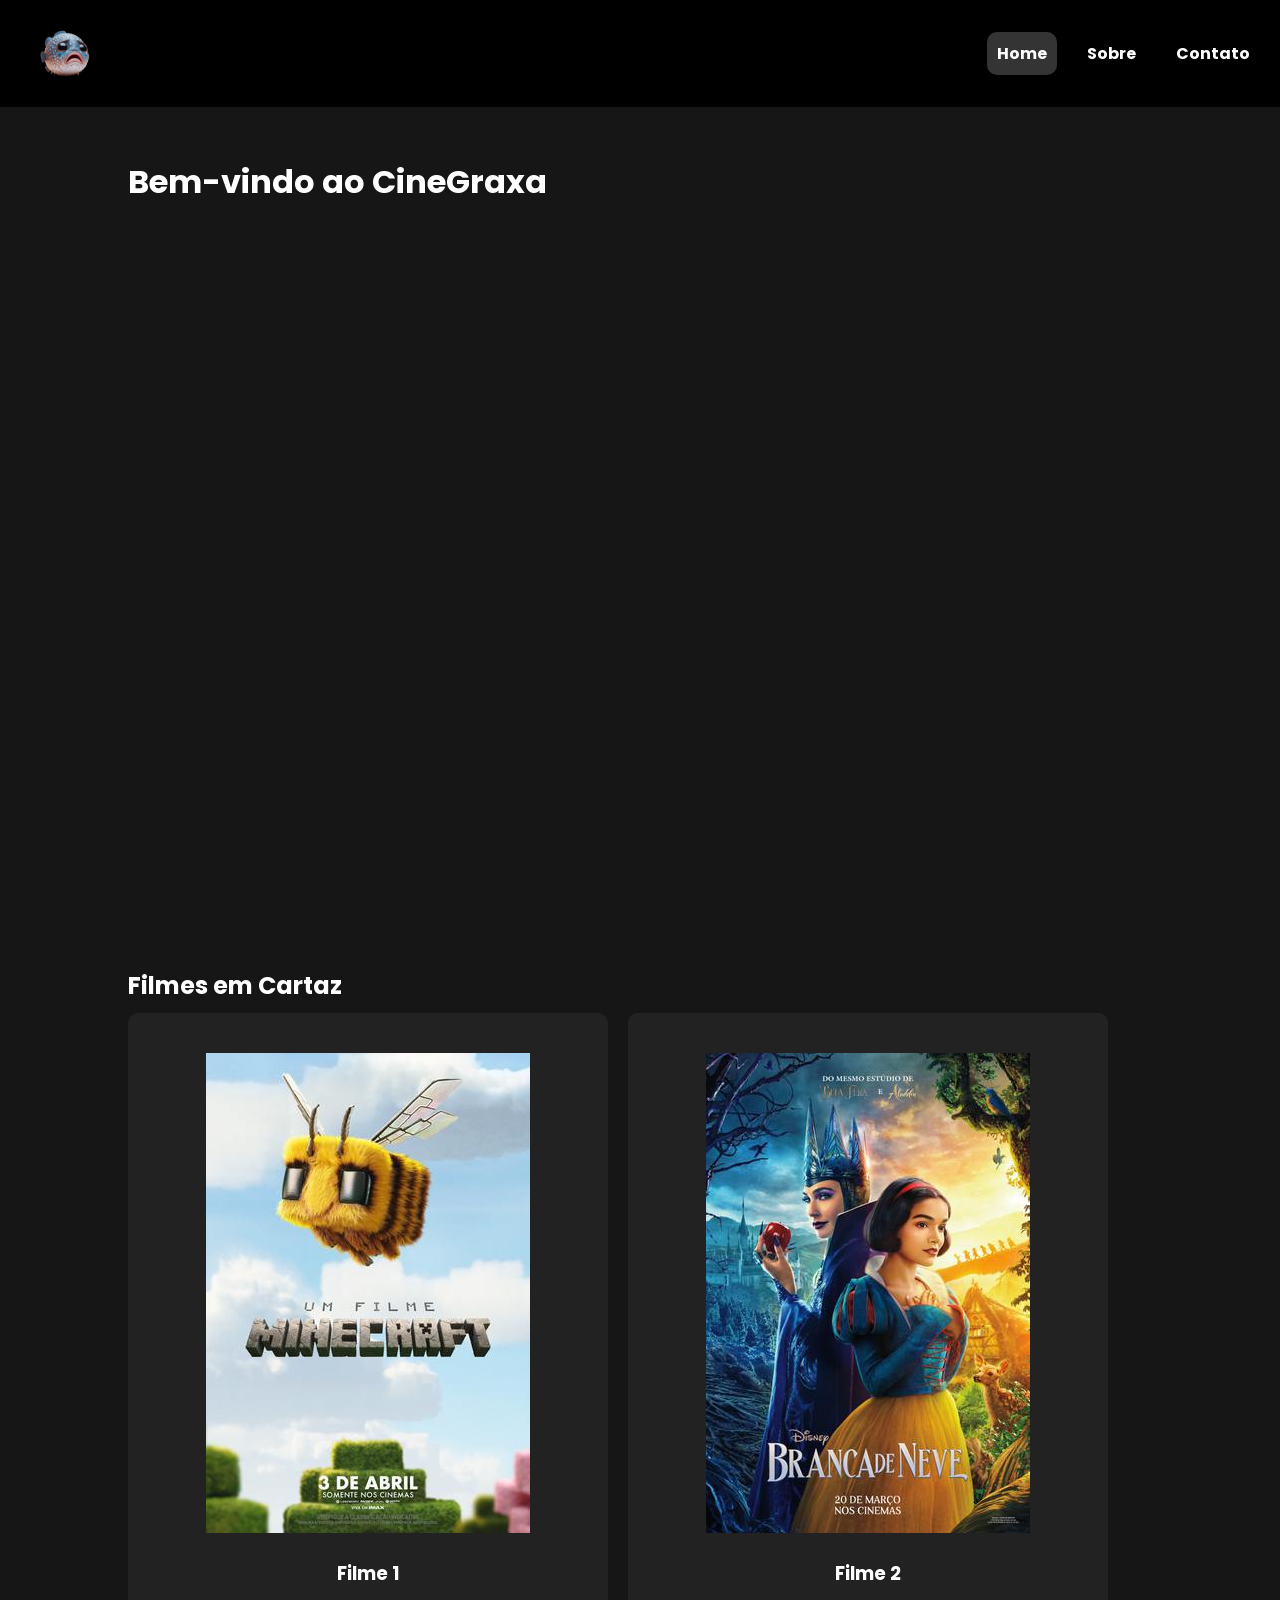
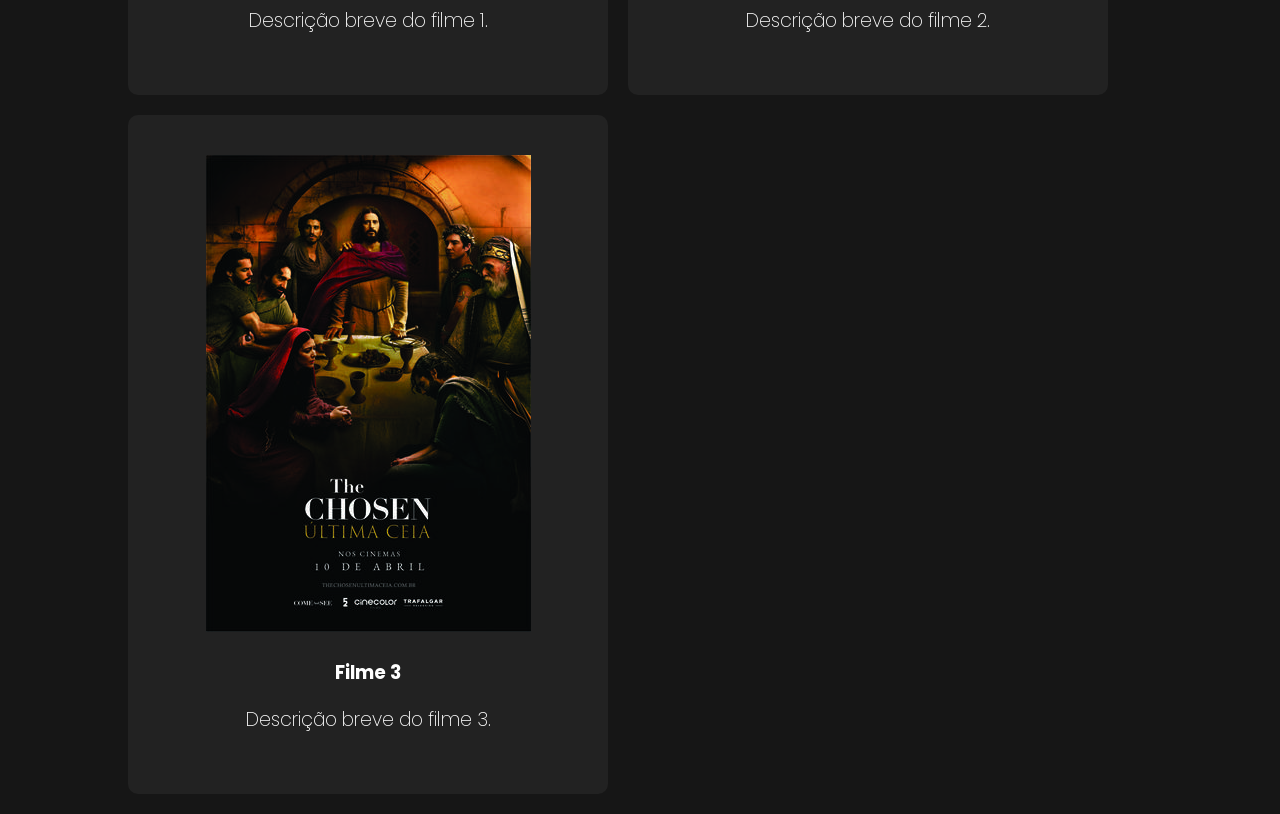
==== index.html @ 0b088c31 "novo layout" ====
<!DOCTYPE html>
<html>
<head>
    <meta charset="UTF-8">
    <title>CineGraxa</title>
    <link rel="stylesheet" href="https://fonts.googleapis.com/css?family=Audiowide">
    <link rel="preconnect" href="https://fonts.googleapis.com">
    <link rel="preconnect" href="https://fonts.gstatic.com" crossorigin>
    <link href="https://fonts.googleapis.com/css2?family=Poppins:ital,wght@0,100;0,200;0,300;0,400;0,500;0,600;0,700;0,800;0,900;1,100;1,200;1,300;1,400;1,500;1,600;1,700;1,800;1,900&display=swap" rel="stylesheet">
    <link rel="stylesheet" href="../assets/css/styles.css">
</head>
<body>
    <header>
        <nav class="navbar">
            <div class="logo">
                <img src="../assets/img/baiacu.png" alt="Logo CineGraxa">
            </div>
            <ul class="nav-links">
                <li><a href="#" class="selected">Home</a></li>
                <li><a href="#">Sobre</a></li>
                <li><a href="#">Contato</a></li>
            </ul>
        </nav>
    </header>
    
    <div class="container">
        <div class="content">
            <h1>Bem-vindo ao CineGraxa</h1>
            <iframe width="1500" height="715" src="https://www.youtube.com/embed/EVKYAAES6JQ?si=-fq6REpr6o1ij4vA" title="YouTube video player" frameborder="0" allow="accelerometer; autoplay; clipboard-write; encrypted-media; gyroscope; picture-in-picture; web-share" referrerpolicy="strict-origin-when-cross-origin" allowfullscreen></iframe>
        </div>
    
        <section class="movie-catalog">
            <h2>Filmes em Cartaz</h2>
            <div class="movies">
                <div class="movie">
                    <img src="../assets/img/minecraft.jpeg" alt="Filme 1">
                    <h3>Filme 1</h3>
                    <p>Descrição breve do filme 1.</p>
                </div>
                <div class="movie">
                    <img src="../assets/img/branca-de-neve.jpeg" alt="Filme 2">
                    <h3>Filme 2</h3>
                    <p>Descrição breve do filme 2.</p>
                </div>
                <div class="movie">
                    <img src="../assets/img/the-chosen.jpeg" alt="Filme 3">
                    <h3>Filme 3</h3>
                    <p>Descrição breve do filme 3.</p>
                </div>
            </div>
        </section>
    </div>
</body>
</html>
---- assets/css/styles.css ----
body {
    font-family: "Poppins", sans-serif;
    font-weight: 200;
    font-style: normal;
    background-color: #161616;
    margin: 0;
    padding: 0;
}

.navbar {
    background-color: #000;
    color: #fff;
    padding: 10px 20px;
    display: flex;
    justify-content: space-between;
    align-items: center;
}

.navbar img {
    width: 50px;
    padding: 20px;
    padding-bottom: 10px;
    height: auto;
    border-radius: 50%;
}

.nav-links {
    list-style: none;
    display: flex;
    gap: 20px;
}

.nav-links li {
    display: inline;
}

.nav-links li:hover {
    background-color: #555;
}

.nav-links a {
    text-decoration: none;
    color: #fff;
    font-weight: bold;
    padding: 10px;
    border-radius: 10px;
}
.nav-links a:hover {
    color: #fff;
    border-radius: 10px;
    background-color: #555;
}

.selected {
  background-color: #343434 !important;
  color: white !important;
}

.container {
    width: 80%;
    margin: 0 auto;
    margin-top: 20px;
    overflow: hidden;
    background-color: transparent;
    padding: 20px;
    padding-top: 10px;
}

.container h1 {
    color: #fff;
    font-size: 2em;
    margin-bottom: 20px;
}

.container p {
    color: #fff;
    font-size: 1.2em;
    line-height: 1.5em;
}

.movie-catalog h2 {
    color: #fff;
    font-size: 1.5em;
    margin-bottom: 10px;
}

.movies {
    display: flex;
    flex-wrap: wrap;
    gap: 20px;
}

.movie {
    background-color: #222;
    border-radius: 10px;
    padding: 40px;
    width: 400px;
    text-align: center;
    color: #fff;
}
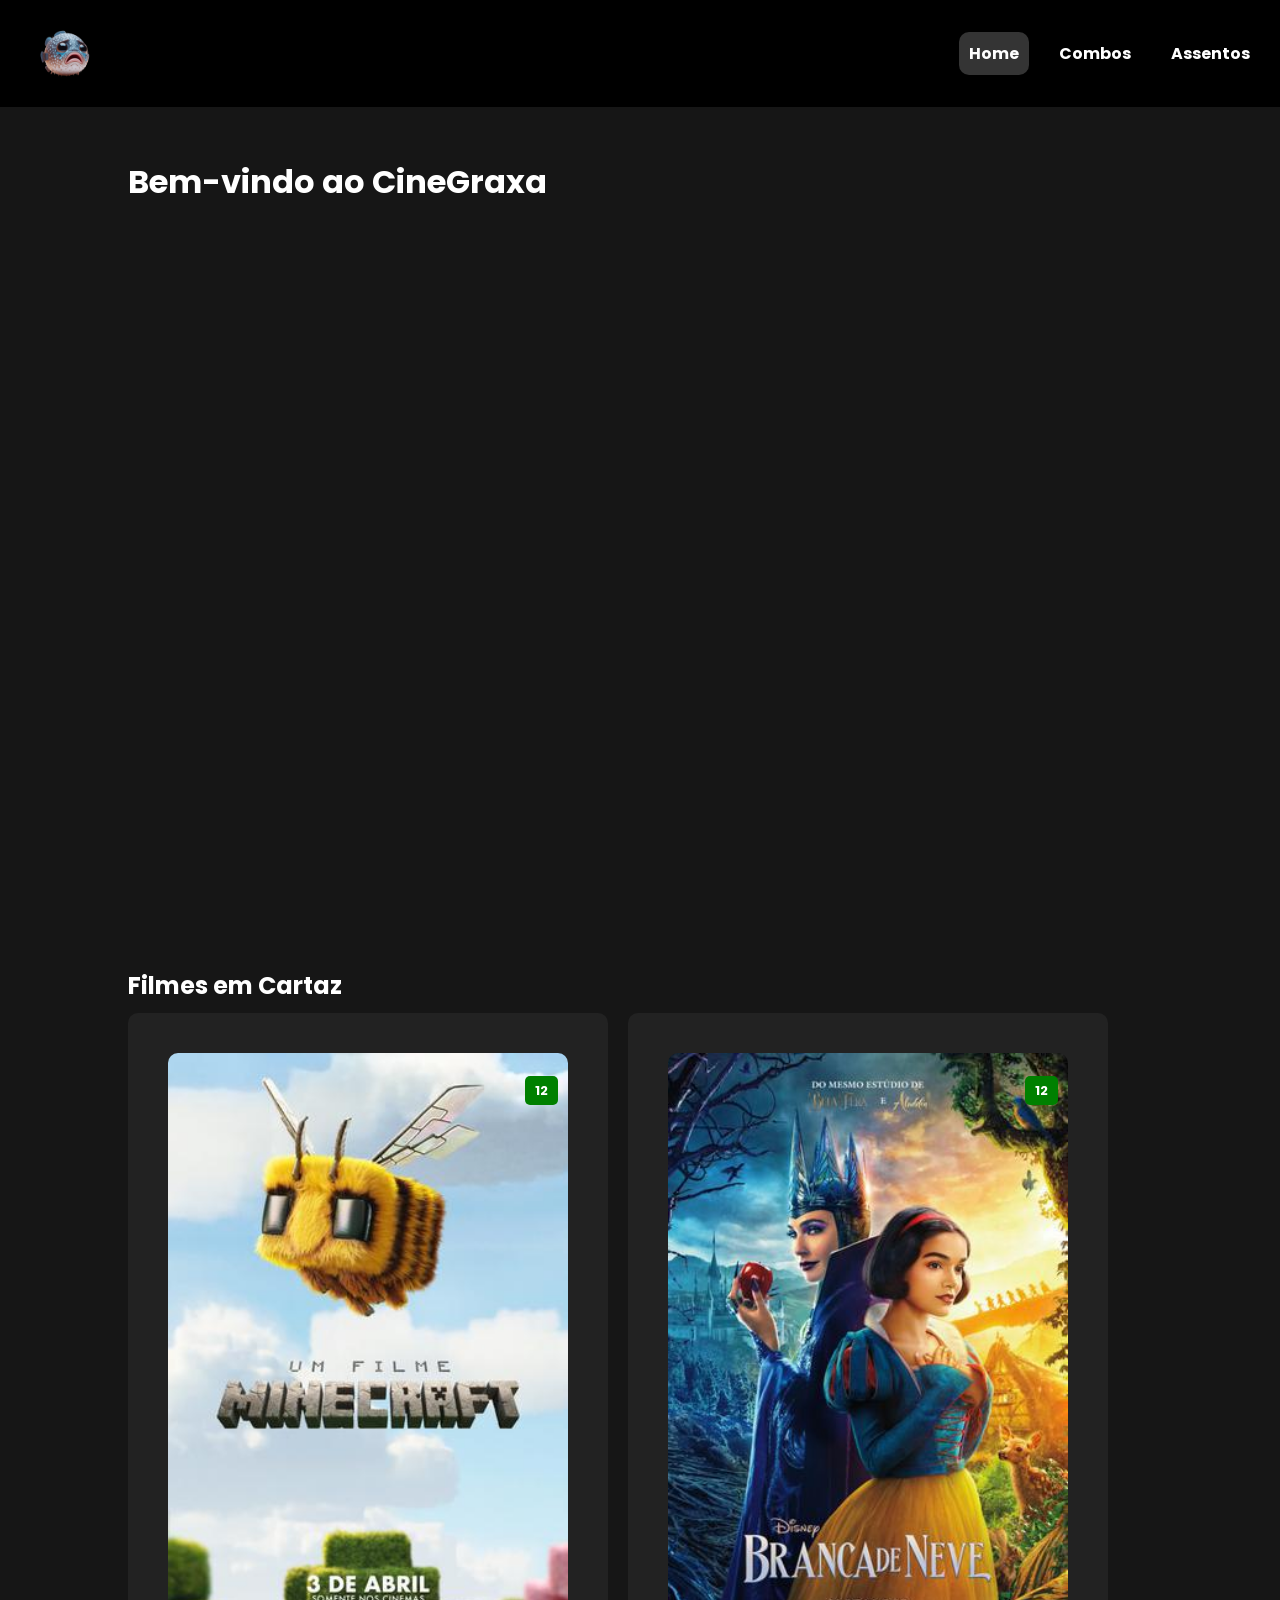
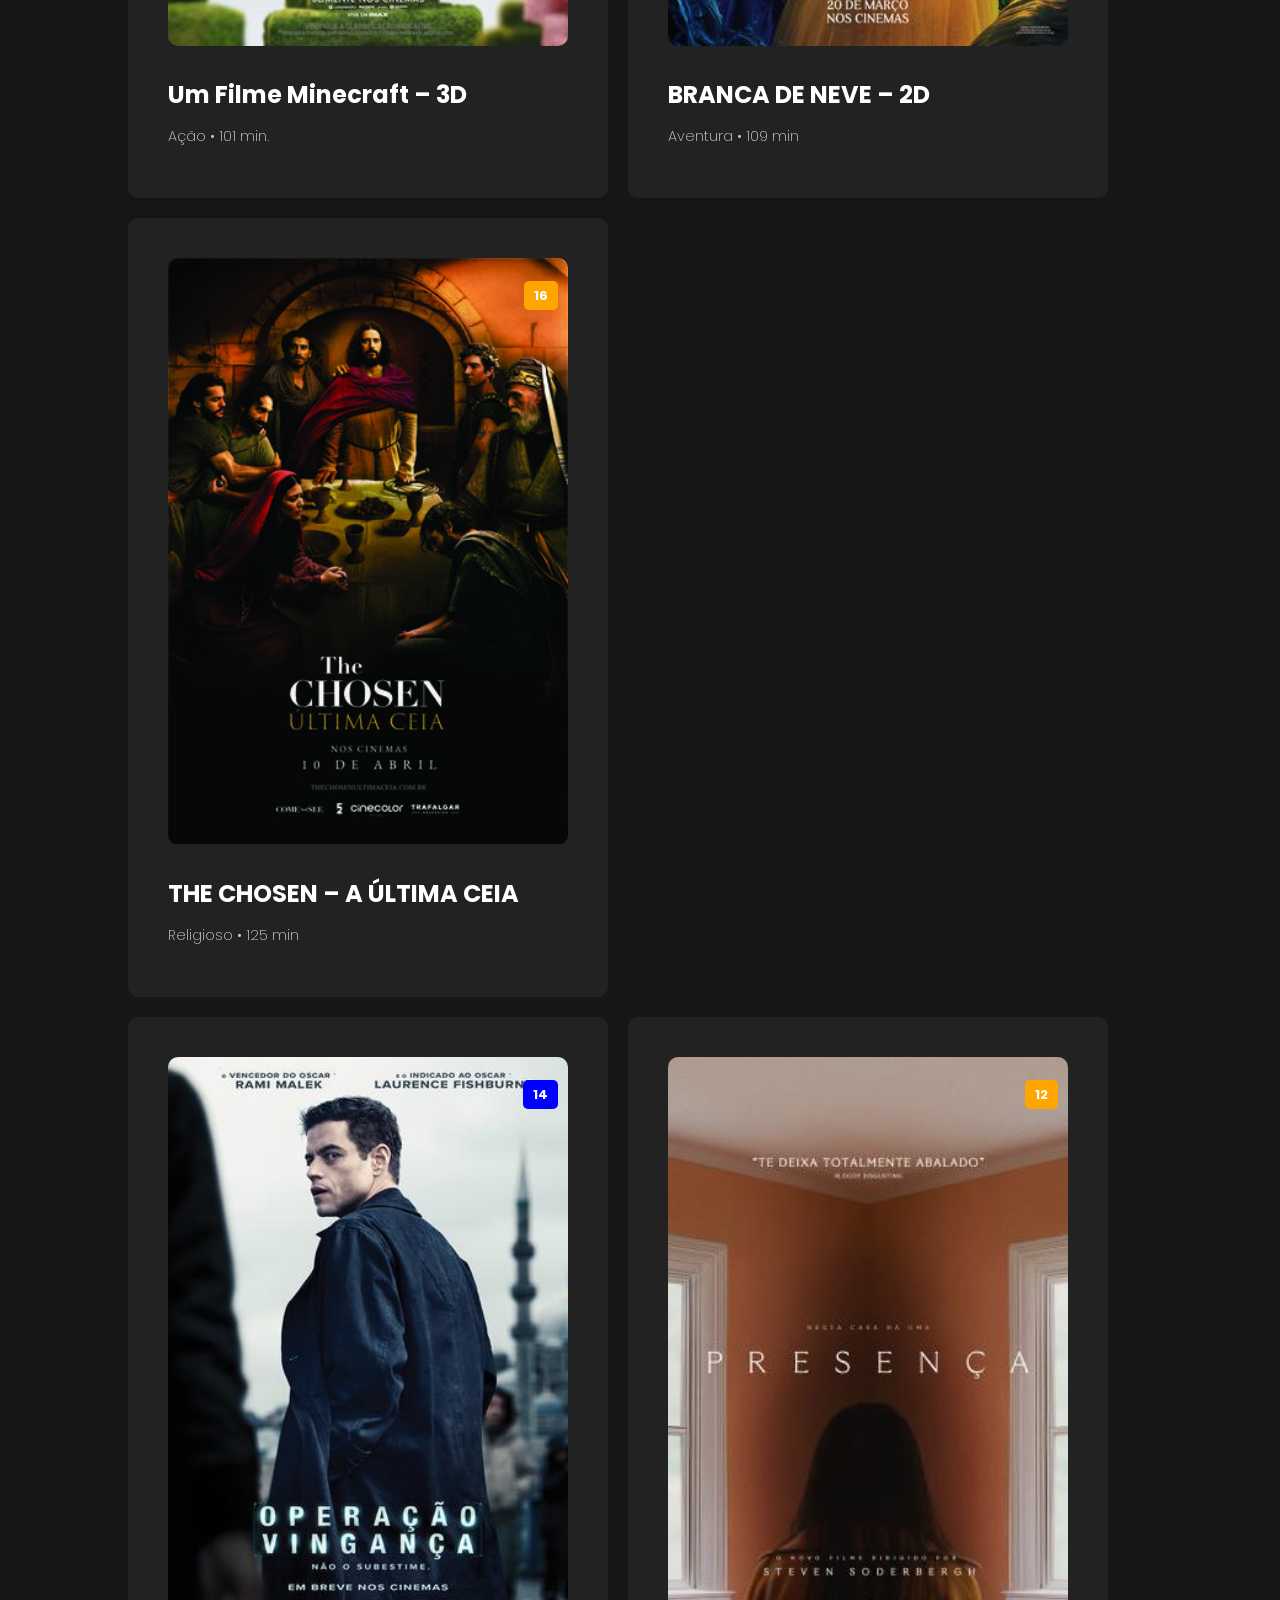
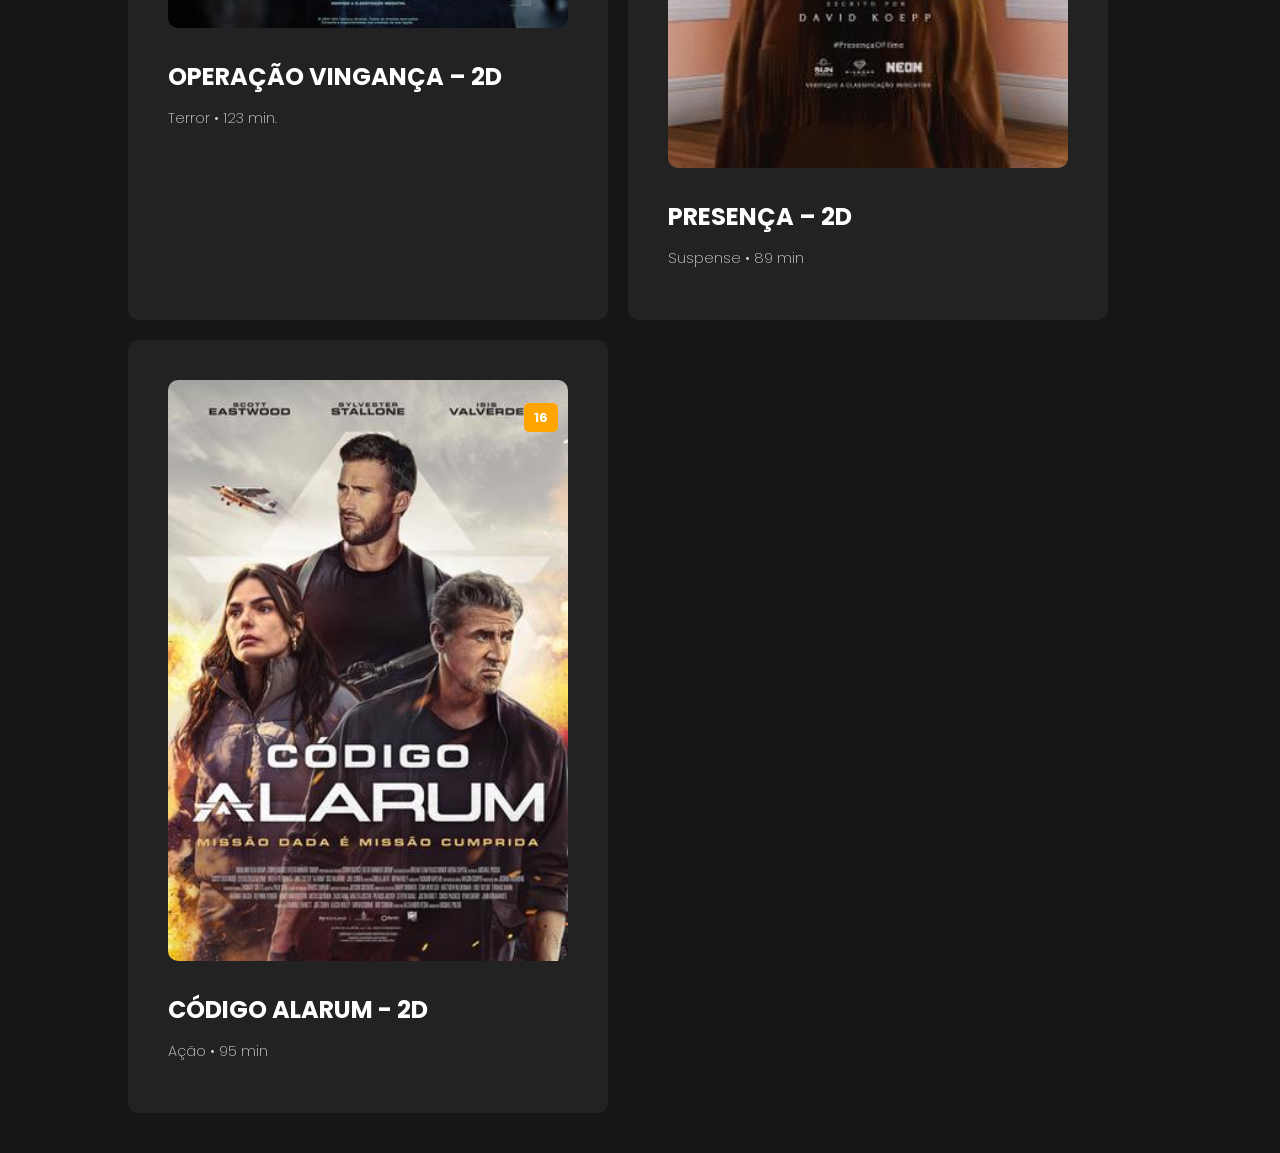
==== commit 2054456e: "la vai pedrada" ====
--- a/index.html
+++ b/index.html
@@ -16,9 +16,9 @@
                 <img src="../assets/img/baiacu.png" alt="Logo CineGraxa">
             </div>
             <ul class="nav-links">
-                <li><a href="#" class="selected">Home</a></li>
-                <li><a href="#">Sobre</a></li>
-                <li><a href="#">Contato</a></li>
+                <li><a href="/index.html" class="selected">Home</a></li>
+                <li><a href="/combos.html">Combos</a></li>
+                <li><a href="/assentos.html">Assentos</a></li>
             </ul>
         </nav>
     </header>
@@ -33,22 +33,81 @@
             <h2>Filmes em Cartaz</h2>
             <div class="movies">
                 <div class="movie">
-                    <img src="../assets/img/minecraft.jpeg" alt="Filme 1">
-                    <h3>Filme 1</h3>
-                    <p>Descrição breve do filme 1.</p>
+                
+                    <div class="image-container">
+                        <p class="classification-12">12</p>
+                        <img src="../assets/img/minecraft.jpeg" alt="Um Filme Minecraft">
+                        <button class="movie-btn watchMovie" data-title="Um Filme Minecraft – 3D">Assistir</button>
+                    </div>
+                    <h3>Um Filme Minecraft – 3D</h3>
+                    <p class="subtitle">Ação • 101 min.</p>
                 </div>
                 <div class="movie">
-                    <img src="../assets/img/branca-de-neve.jpeg" alt="Filme 2">
-                    <h3>Filme 2</h3>
-                    <p>Descrição breve do filme 2.</p>
+                    <div class="image-container">
+                        <p class="classification-12">12</p>
+                        <img src="../assets/img/branca-de-neve.jpeg" alt="Branca de Neve">
+                        <button class="movie-btn watchMovie" data-title="Branca de Neve – 2D">Assistir</button>
+                    </div>
+                    <h3>BRANCA DE NEVE – 2D</h3>
+                    <p class="subtitle">Aventura • 109 min</p>
                 </div>
                 <div class="movie">
-                    <img src="../assets/img/the-chosen.jpeg" alt="Filme 3">
-                    <h3>Filme 3</h3>
-                    <p>Descrição breve do filme 3.</p>
+                    <div class="image-container">
+                        <p class="classification-16">16</p>
+                        <img src="../assets/img/the-chosen.jpeg" alt="The Chosen - A Última Ceia">
+                        <button class="movie-btn watchMovie" data-title="The Chosen – A Última Ceia">Assistir</button>
+                    </div>
+                    <h3>THE CHOSEN – A ÚLTIMA CEIA</h3>
+                    <p class="subtitle">Religioso • 125 min</p>
+                </div>
+            </div>
+            <div class="movies">
+                <div class="movie">
+                
+                    <div class="image-container">
+                        <p class="classification-14">14</p>
+                        <img src="../assets/img/vinganca.jpeg" alt="Operação Vingança">
+                        <button class="movie-btn watchMovie" data-title="Operação Vingança – 2D">Assistir</button>
+                    </div>
+                    <h3>OPERAÇÃO VINGANÇA – 2D</h3>
+                    <p class="subtitle">Terror • 123 min.</p>
+                </div>
+                <div class="movie">
+                    <div class="image-container">
+                        <p class="classification-16">12</p>
+                        <img src="../assets/img/presenca.jpeg" alt="Presença">
+                        <button class="movie-btn watchMovie" data-title="Presença – 2D">Assistir</button>
+                    </div>
+                    <h3>PRESENÇA – 2D</h3>
+                    <p class="subtitle">Suspense • 89 min</p>
+                </div>
+                <div class="movie">
+                    <div class="image-container">
+                        <p class="classification-16">16</p>
+                        <img src="../assets/img/codigo-alarum.jpeg" alt="Código Alarum">
+                        <button class="movie-btn watchMovie" data-title="Código Alarum – 2D">Assistir</button>
+                    </div>
+                    <h3>CÓDIGO ALARUM - 2D</h3>
+                    <p class="subtitle">Ação • 95 min</p>
                 </div>
             </div>
         </section>
     </div>
+    <script>
+        const buttons = document.querySelectorAll('.watchMovie');
+
+        buttons.forEach(button => {
+            button.addEventListener('click', function() {
+                const movieTitle = this.getAttribute('data-title');
+
+                // Salvar no localStorage
+                localStorage.setItem('filmeSelecionado', movieTitle);
+
+                // Redirecionar para a página de assentos
+                window.location.href = 'assentos.html';
+            });
+        });
+    </script>
 </body>
 </html>
+
--- a/assets/css/styles.css
+++ b/assets/css/styles.css
@@ -78,7 +78,7 @@
     line-height: 1.5em;
 }
 
-.movie-catalog h2 {
+h2 {
     color: #fff;
     font-size: 1.5em;
     margin-bottom: 10px;
@@ -88,6 +88,7 @@
     display: flex;
     flex-wrap: wrap;
     gap: 20px;
+    padding-bottom: 20px;
 }
 
 .movie {
@@ -98,3 +99,210 @@
     text-align: center;
     color: #fff;
 }
+
+.image-container {
+    position: relative;
+    width: 100%;
+}
+
+.image-container img {
+    width: 100%;
+    border-radius: 10px;
+    transition: filter 0.3s ease;
+}
+
+.image-container:hover img {
+    filter: brightness(0.4);
+}
+
+.image-container .movie-btn {
+    position: absolute;
+    top: 50%;
+    left: 50%;
+    transform: translate(-50%, -50%);
+    display: none;
+    padding: 10px 20px;
+    background-color: #e50914;
+    color: white;
+    border: none;
+    border-radius: 5px;
+    font-weight: bold;
+    cursor: pointer;
+    z-index: 1;
+}
+
+.image-container:hover .movie-btn {
+    display: block;
+}
+
+.image-container .classification-12 {
+    position: absolute;
+    top: 10px;
+    right: 10px;
+    background-color: green;
+    color: white;
+    padding: 5px 10px;
+    border-radius: 5px;
+    font-weight: bold;
+    font-size: 0.8em;
+    z-index: 1;
+}
+
+.image-container .classification-14 {
+    position: absolute;
+    top: 10px;
+    right: 10px;
+    background-color: blue;
+    color: white;
+    padding: 5px 10px;
+    border-radius: 5px;
+    font-weight: bold;
+    font-size: 0.8em;
+    z-index: 1;
+}
+
+.image-container .classification-16 {
+    position: absolute;
+    top: 10px;
+    right: 10px;
+    background-color: orange;
+    color: white;
+    padding: 5px 10px;
+    border-radius: 5px;
+    font-weight: bold;
+    font-size: 0.8em;
+    z-index: 1;
+}
+
+.movie h3 {
+    font-size: 1.5em;
+    margin-bottom: 10px;
+    text-align: left;
+}
+
+.movie p {
+    font-size: 1em;
+    line-height: 1.5em;
+}
+
+.movie .subtitle {
+    font-size: 0.9em;
+    color: #ccc;
+    margin-bottom: 10px;
+    text-align: left;
+}
+
+/* Assentos */
+
+.screen {
+    background-color: #ccc;
+    height: 40px;
+    width: 40%;
+    margin: 0 auto 30px;
+    border-radius: 10px;
+    line-height: 40px;
+    text-align: center;
+    font-size: 1.5em;
+    font-weight: bold;
+}
+
+.seats-container {
+    display: grid;
+    grid-template-columns: repeat(10, 40px);
+    gap: 10px;
+    justify-content: center;
+    margin-bottom: 40px;
+}
+
+.seat {
+    width: 40px;
+    height: 40px;
+    background-color: #acacac;
+    border-radius: 5px;
+    cursor: pointer;
+    transition: 0.3s;
+}
+
+.seat.selected-seat {
+    background-color: rgb(0, 88, 34);
+}
+
+.seat.occupied {
+    background-color: #e50914;
+    cursor: not-allowed;
+}
+
+.legend {
+    display: flex;
+    justify-content: center;
+    gap: 20px;
+    margin-top: 30px;
+}
+
+.legend div {
+    display: flex;
+    align-items: center;
+    gap: 5px;
+}
+
+.legend a {
+    text-decoration: none;
+    color: #fff;
+    font-weight: bold;
+}
+
+.legend .box {
+    width: 20px;
+    height: 20px;
+    border-radius: 3px;
+}
+
+.box {
+    text-decoration: none;
+    color: #fff;
+    font-size: 0.8em;
+    font-weight: bold;
+    padding: 5px;
+    border-radius: 5px;
+    background-color: #444;
+    transition: background-color 0.3s ease;
+}
+
+.box.available {
+    background-color: #acacac;
+}
+
+.selected-seat {
+    background-color: rgb(0, 88, 34);
+}
+
+.box.occupied {
+    background-color: #e50914;
+}
+
+.btn {
+    background-color: #e50914;
+    color: white;
+    padding: 10px 20px;
+    border: none;
+    border-radius: 5px;
+    font-weight: bold;
+    cursor: pointer;
+    transition: background-color 0.3s ease;
+    /* Posiciona no canto direito */
+    position: absolute;
+    right: 300px;
+    bottom: 200px;
+    z-index: 1;
+}
+
+/* ajustar seat posicionar o texto no centro da div */
+.seat {
+    display: flex;
+    justify-content: center;
+    align-items: center;
+    font-size: 0.8em;
+    color: #fff;
+    font-weight: bold;
+    text-align: center;
+}
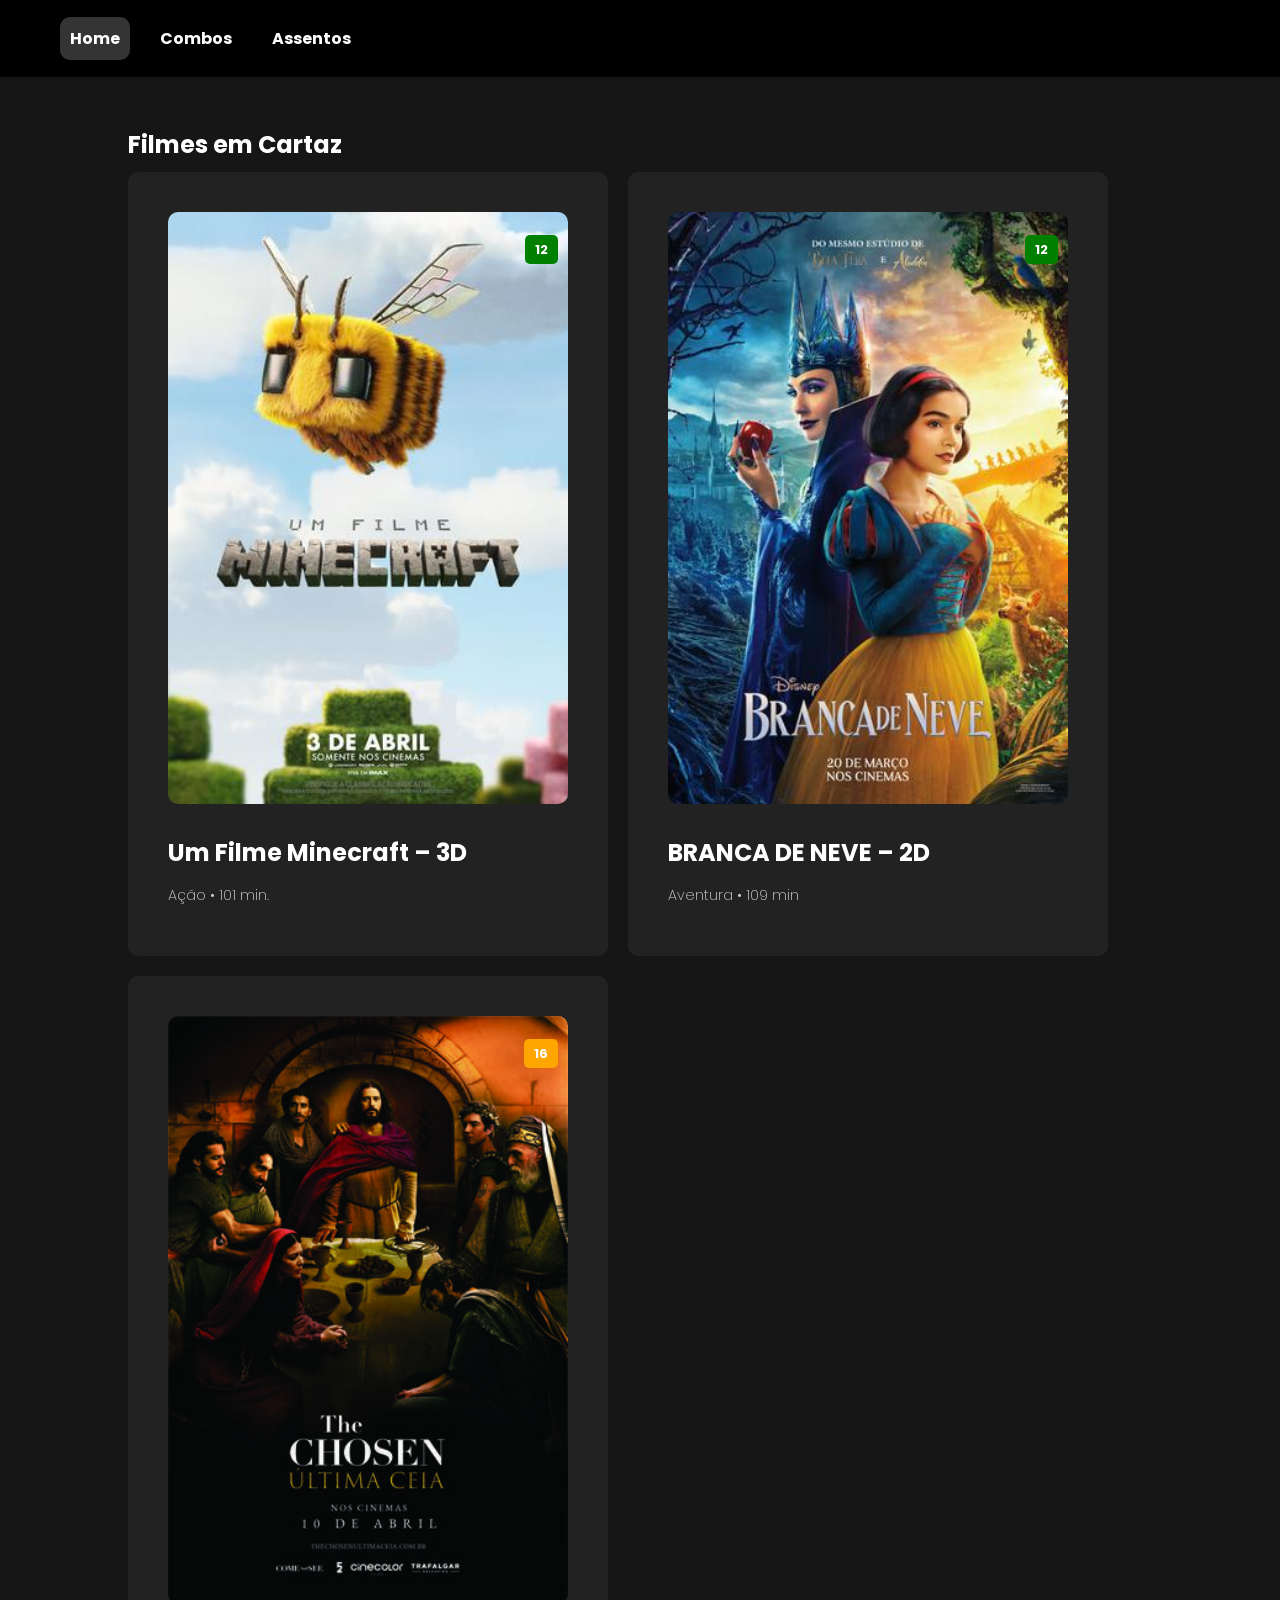
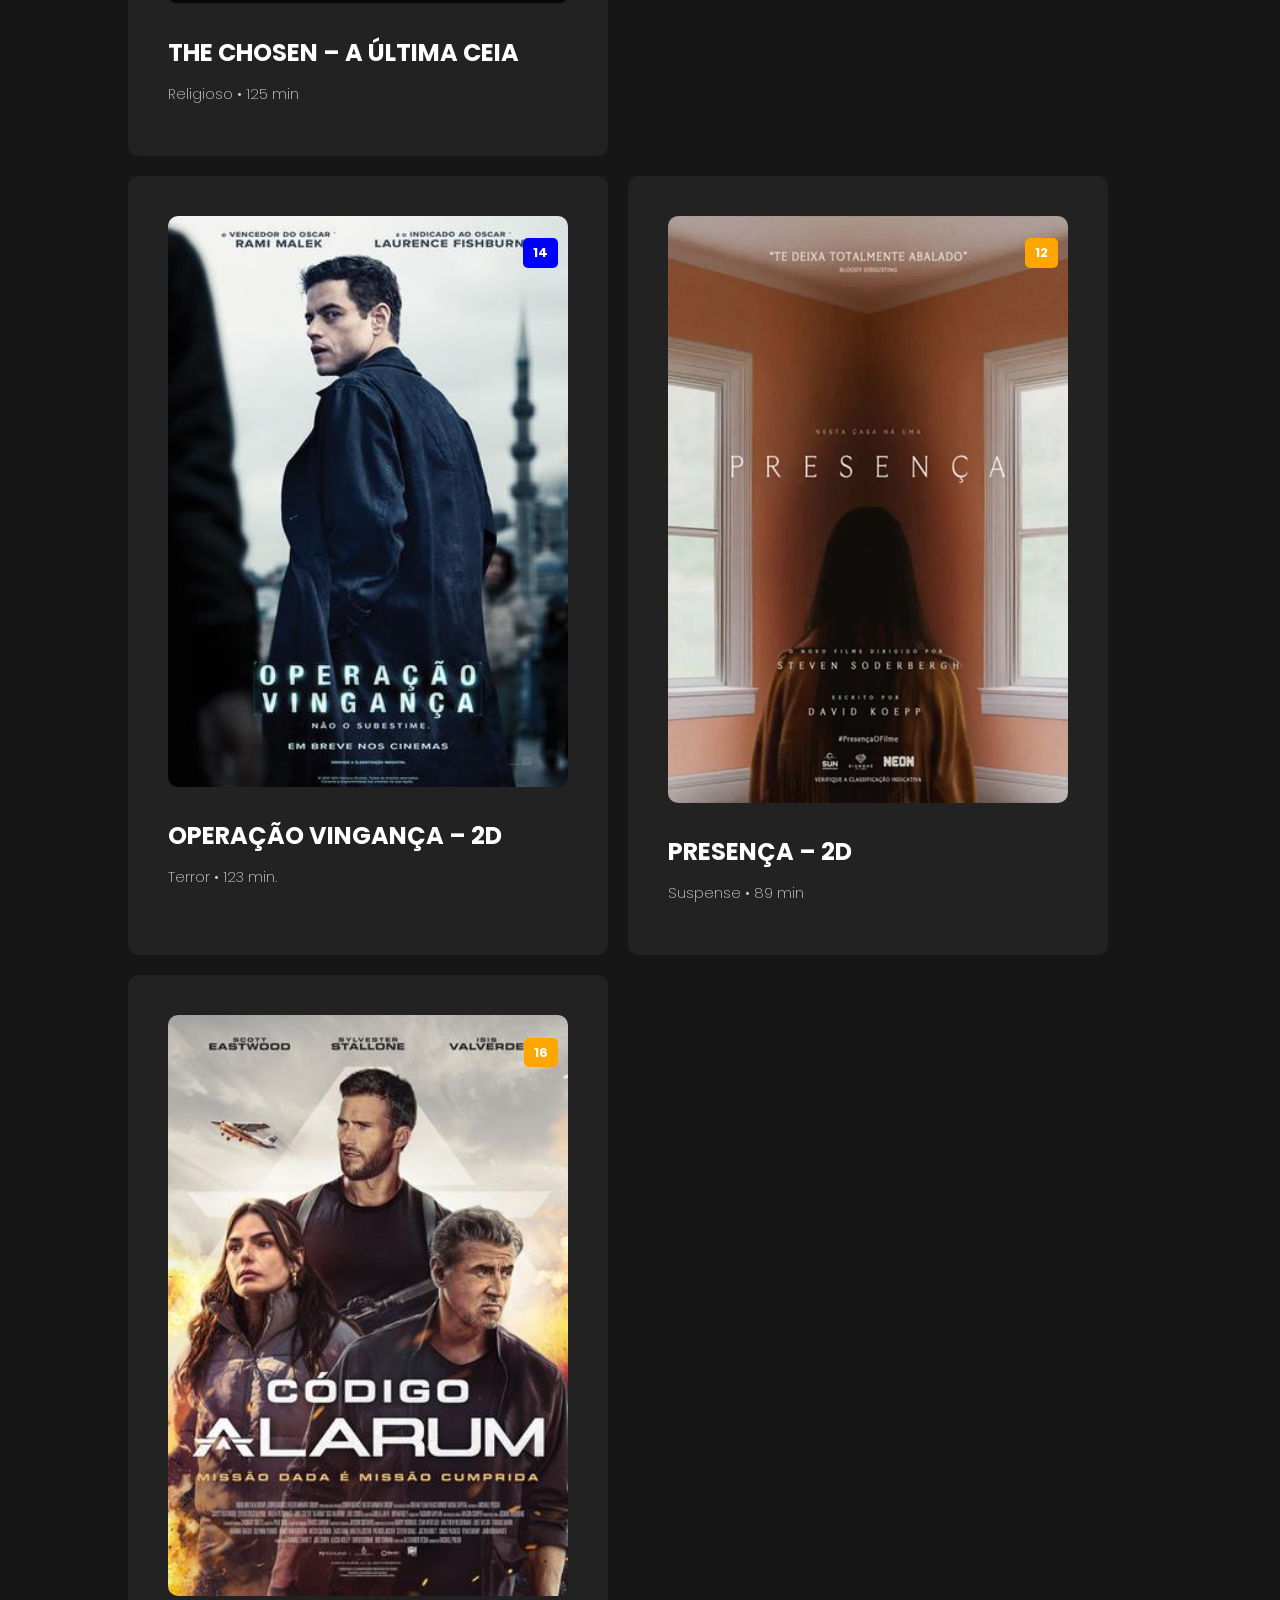
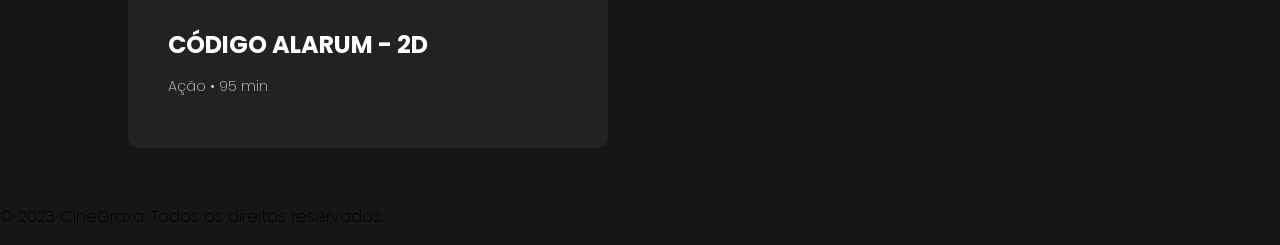
==== commit 52f1b907: "novo-modelo" ====
--- a/index.html
+++ b/index.html
@@ -12,9 +12,6 @@
 <body>
     <header>
         <nav class="navbar">
-            <div class="logo">
-                <img src="../assets/img/baiacu.png" alt="Logo CineGraxa">
-            </div>
             <ul class="nav-links">
                 <li><a href="/index.html" class="selected">Home</a></li>
                 <li><a href="/combos.html">Combos</a></li>
@@ -24,11 +21,6 @@
     </header>
     
     <div class="container">
-        <div class="content">
-            <h1>Bem-vindo ao CineGraxa</h1>
-            <iframe width="1500" height="715" src="https://www.youtube.com/embed/EVKYAAES6JQ?si=-fq6REpr6o1ij4vA" title="YouTube video player" frameborder="0" allow="accelerometer; autoplay; clipboard-write; encrypted-media; gyroscope; picture-in-picture; web-share" referrerpolicy="strict-origin-when-cross-origin" allowfullscreen></iframe>
-        </div>
-    
         <section class="movie-catalog">
             <h2>Filmes em Cartaz</h2>
             <div class="movies">
@@ -37,7 +29,10 @@
                     <div class="image-container">
                         <p class="classification-12">12</p>
                         <img src="../assets/img/minecraft.jpeg" alt="Um Filme Minecraft">
-                        <button class="movie-btn watchMovie" data-title="Um Filme Minecraft – 3D">Assistir</button>
+                        <button class="movie-btn watchMovie" data-title="Um Filme Minecraft – 3D"
+                        onclick="openModal('Um Filme Minecraft', 
+                        'Um Filme Minecraft é uma aventura de comédia e fantasia que conta a história de quatro jovens que são transportados para um mundo cúbico e bizarro. Lá, eles embarcam em uma jornada para voltar para casa com a ajuda de um construtor experiente.')"
+                        >Assistir</button>
                     </div>
                     <h3>Um Filme Minecraft – 3D</h3>
                     <p class="subtitle">Ação • 101 min.</p>
@@ -46,7 +41,10 @@
                     <div class="image-container">
                         <p class="classification-12">12</p>
                         <img src="../assets/img/branca-de-neve.jpeg" alt="Branca de Neve">
-                        <button class="movie-btn watchMovie" data-title="Branca de Neve – 2D">Assistir</button>
+                        <button class="movie-btn watchMovie" data-title="Um Filme Minecraft – 3D"
+                        onclick="openModal('Branca de Neve', 
+                        'Nesta releitura da história atemporal, a encantadora Branca de Neve (Rachel Zegler) é ameaçada e precisa fugir de seu reino. Após percorrer a floresta encantada, ela encontra uma cabana onde vivem os amigáveis Dengoso, Mestre, Dunga, Zangado, Feliz, Soneca e Atchim, com quem ela passa a viver.')"
+                        >Assistir</button>
                     </div>
                     <h3>BRANCA DE NEVE – 2D</h3>
                     <p class="subtitle">Aventura • 109 min</p>
@@ -55,7 +53,10 @@
                     <div class="image-container">
                         <p class="classification-16">16</p>
                         <img src="../assets/img/the-chosen.jpeg" alt="The Chosen - A Última Ceia">
-                        <button class="movie-btn watchMovie" data-title="The Chosen – A Última Ceia">Assistir</button>
+                        <button class="movie-btn watchMovie" data-title="Um Filme Minecraft – 3D"
+                        onclick="openModal('Branca de Neve', 
+                        'Nesta releitura da história atemporal, a encantadora Branca de Neve (Rachel Zegler) é ameaçada e precisa fugir de seu reino. Após percorrer a floresta encantada, ela encontra uma cabana onde vivem os amigáveis Dengoso, Mestre, Dunga, Zangado, Feliz, Soneca e Atchim, com quem ela passa a viver.')"
+                        >Assistir</button>
                     </div>
                     <h3>THE CHOSEN – A ÚLTIMA CEIA</h3>
                     <p class="subtitle">Religioso • 125 min</p>
@@ -63,11 +64,13 @@
             </div>
             <div class="movies">
                 <div class="movie">
-                
                     <div class="image-container">
                         <p class="classification-14">14</p>
                         <img src="../assets/img/vinganca.jpeg" alt="Operação Vingança">
-                        <button class="movie-btn watchMovie" data-title="Operação Vingança – 2D">Assistir</button>
+                        <button class="movie-btn watchMovie" data-title="Branca de Neve – 2D"
+                        onclick="openModal('Branca de Neve', 
+                        'Nesta releitura da história atemporal, a encantadora Branca de Neve (Rachel Zegler) é ameaçada e precisa fugir de seu reino. Após percorrer a floresta encantada, ela encontra uma cabana onde vivem os amigáveis Dengoso, Mestre, Dunga, Zangado, Feliz, Soneca e Atchim, com quem ela passa a viver.')"
+                        >Assistir</button>
                     </div>
                     <h3>OPERAÇÃO VINGANÇA – 2D</h3>
                     <p class="subtitle">Terror • 123 min.</p>
@@ -76,7 +79,10 @@
                     <div class="image-container">
                         <p class="classification-16">12</p>
                         <img src="../assets/img/presenca.jpeg" alt="Presença">
-                        <button class="movie-btn watchMovie" data-title="Presença – 2D">Assistir</button>
+                        <button class="movie-btn watchMovie" data-title="The Chosen - A Última Ceia"
+                        onclick="openModal('Branca de Neve', 
+                        'Jesus entra na cidade sagrada como rei, mas encontra a casa de Seu Pai transformada de um lugar de oração em um mercado corrupto. Enquanto o sumo sacerdote judeu trama contra o que seria Messias, Jesus age primeiro—dando uma reviravolta na corrupção religiosa.')"
+                        >Assistir</button>
                     </div>
                     <h3>PRESENÇA – 2D</h3>
                     <p class="subtitle">Suspense • 89 min</p>
@@ -85,7 +91,10 @@
                     <div class="image-container">
                         <p class="classification-16">16</p>
                         <img src="../assets/img/codigo-alarum.jpeg" alt="Código Alarum">
-                        <button class="movie-btn watchMovie" data-title="Código Alarum – 2D">Assistir</button>
+                        <button class="movie-btn watchMovie" data-title="Um Filme Minecraft – 3D"
+                        onclick="openModal('Branca de Neve', 
+                        'Nesta releitura da história atemporal, a encantadora Branca de Neve (Rachel Zegler) é ameaçada e precisa fugir de seu reino. Após percorrer a floresta encantada, ela encontra uma cabana onde vivem os amigáveis Dengoso, Mestre, Dunga, Zangado, Feliz, Soneca e Atchim, com quem ela passa a viver.')"
+                        >Assistir</button>
                     </div>
                     <h3>CÓDIGO ALARUM - 2D</h3>
                     <p class="subtitle">Ação • 95 min</p>
@@ -93,21 +102,22 @@
             </div>
         </section>
     </div>
-    <script>
-        const buttons = document.querySelectorAll('.watchMovie');
-
-        buttons.forEach(button => {
-            button.addEventListener('click', function() {
-                const movieTitle = this.getAttribute('data-title');
-
-                // Salvar no localStorage
-                localStorage.setItem('filmeSelecionado', movieTitle);
-
-                // Redirecionar para a página de assentos
-                window.location.href = 'assentos.html';
-            });
-        });
-    </script>
+    <div id="modal" class="modal">
+        <div class="modal-content">
+          <span class="close" onclick="closeModal()">&times;</span>
+          <h2 id="movie-title"></h2>
+          <p id="movie-description"></p>
+          <div class="schedule">
+            <h3>Horários:</h3>
+            <button class="schedule-btn" onclick="goToSeats('8:00 AM', 'Sala A')">8:00 AM - Sala A</button>
+            <button class="schedule-btn" onclick="goToSeats('9:30 AM', 'Sala B')">9:30 AM - Sala B</button>
+            <button class="schedule-btn" onclick="goToSeats('10:30 AM', 'Sala C')">10:30 AM - Sala C</button>
+          </div>
+        </div>
+      </div>
+    <footer>
+        <p>&copy; 2023 CineGraxa. Todos os direitos reservados.</p>       
+    <script src="assets/scripts/main.js"></script>
 </body>
 </html>
 
--- a/assets/css/styles.css
+++ b/assets/css/styles.css
@@ -103,6 +103,7 @@
 .image-container {
     position: relative;
     width: 100%;
+   
 }
 
 .image-container img {
@@ -280,29 +281,63 @@
     background-color: #e50914;
 }
 
-.btn {
+.modal {
+    display: none;
+    position: fixed;
+    z-index: 999;
+    left: 0; top: 0;
+    width: 100%; height: 100%;
+    background-color: rgba(0, 0, 0, 0.8);
+  }
+  
+  .modal-content {
+    background-color: #222;
+    color: white;
+    margin: 10% auto;
+    padding: 30px;
+    width: 80%;
+    max-width: 500px;
+    border-radius: 10px;
+    position: relative;
+  }
+  
+  .modal-content h2 {
+    margin-top: 0;
+  }
+  
+  .close {
+    position: absolute;
+    top: 15px;
+    right: 20px;
+    color: #fff;
+    font-size: 28px;
+    font-weight: bold;
+    cursor: pointer;
+  }
+  
+  .schedule {
+    margin-top: 20px;
+  }
+  
+  .schedule-btn {
     background-color: #e50914;
     color: white;
     padding: 10px 20px;
     border: none;
     border-radius: 5px;
     font-weight: bold;
+    margin: 10px;
     cursor: pointer;
     transition: background-color 0.3s ease;
-    /* Posiciona no canto direito */
-    position: absolute;
-    right: 300px;
-    bottom: 200px;
-    z-index: 1;
-}
-
-/* ajustar seat posicionar o texto no centro da div */
-.seat {
-    display: flex;
-    justify-content: center;
-    align-items: center;
-    font-size: 0.8em;
-    color: #fff;
-    font-weight: bold;
-    text-align: center;
-}+    width: 100%;
+    text-align: left;
+  }
+  
+  .schedule-btn:hover {
+    background-color: #c40611;
+  }
+  
+  .schedule-btn:focus {
+    outline: none;
+  }
+  
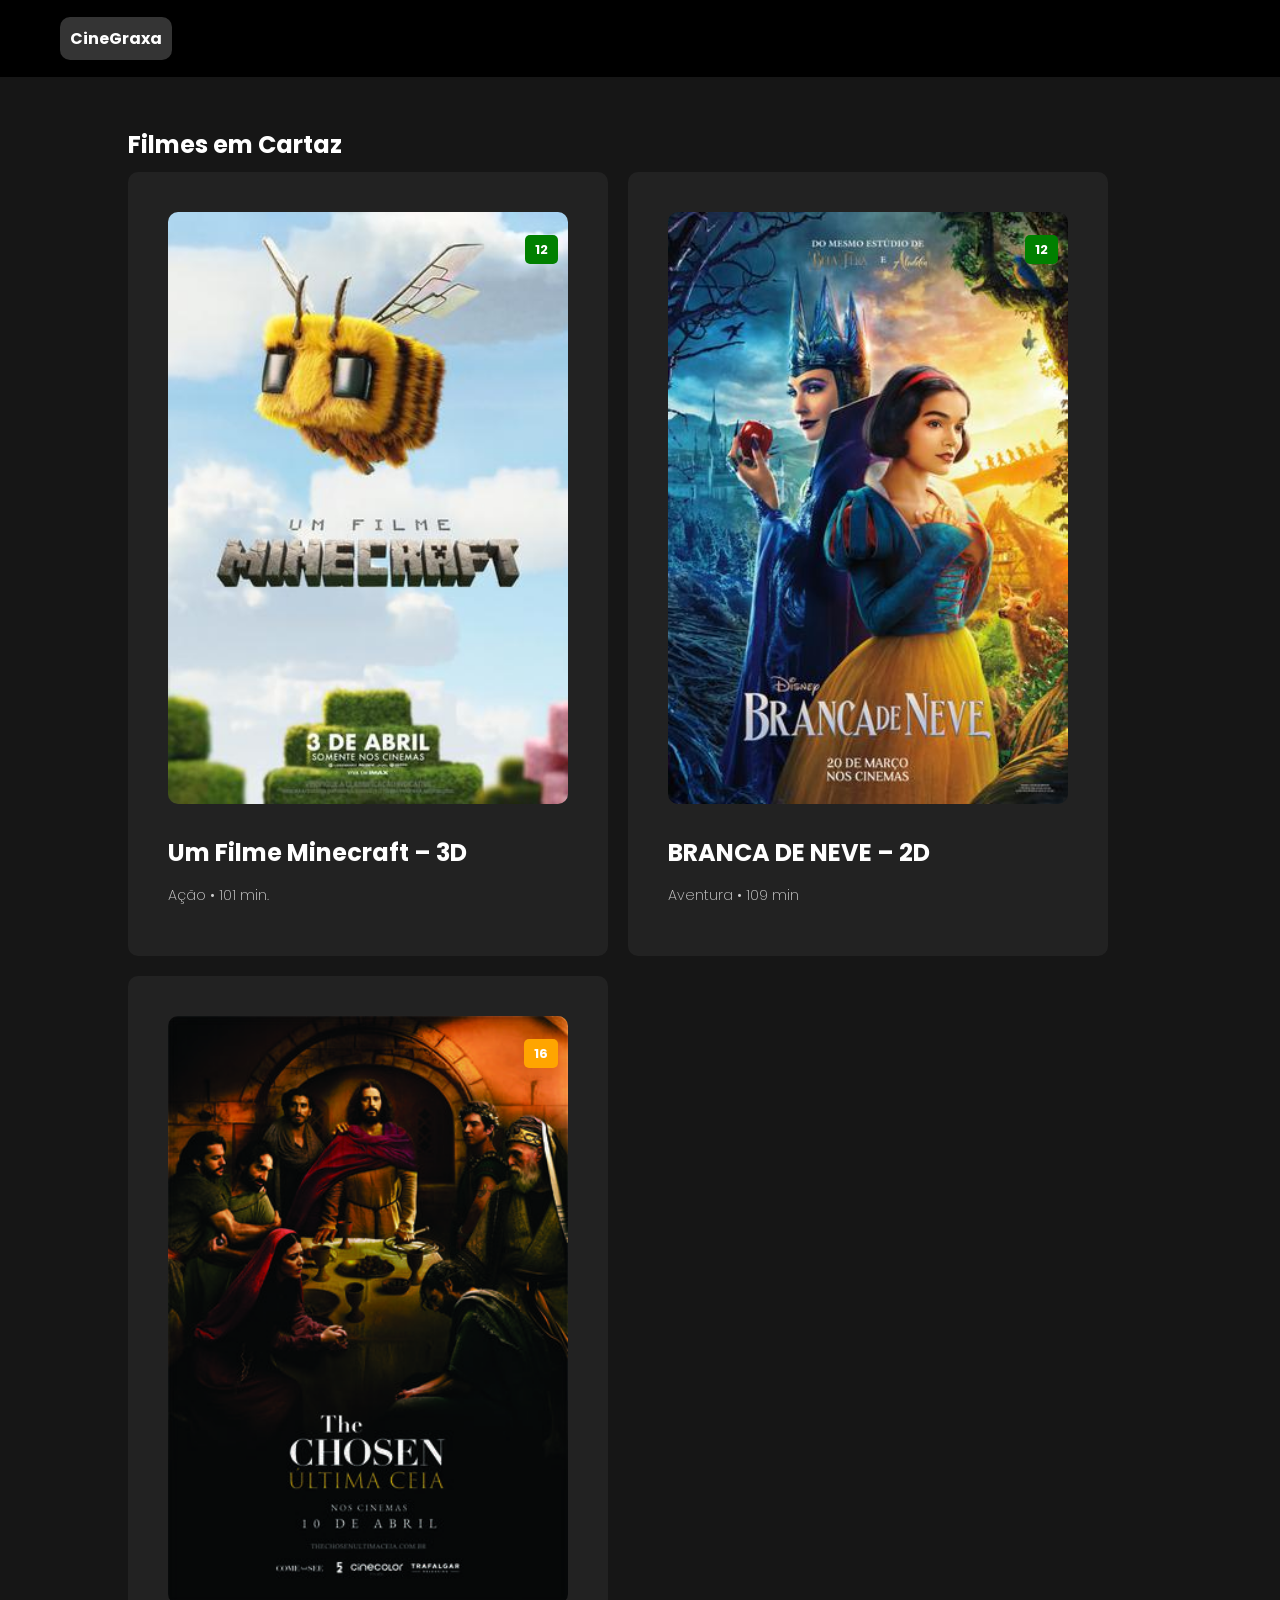
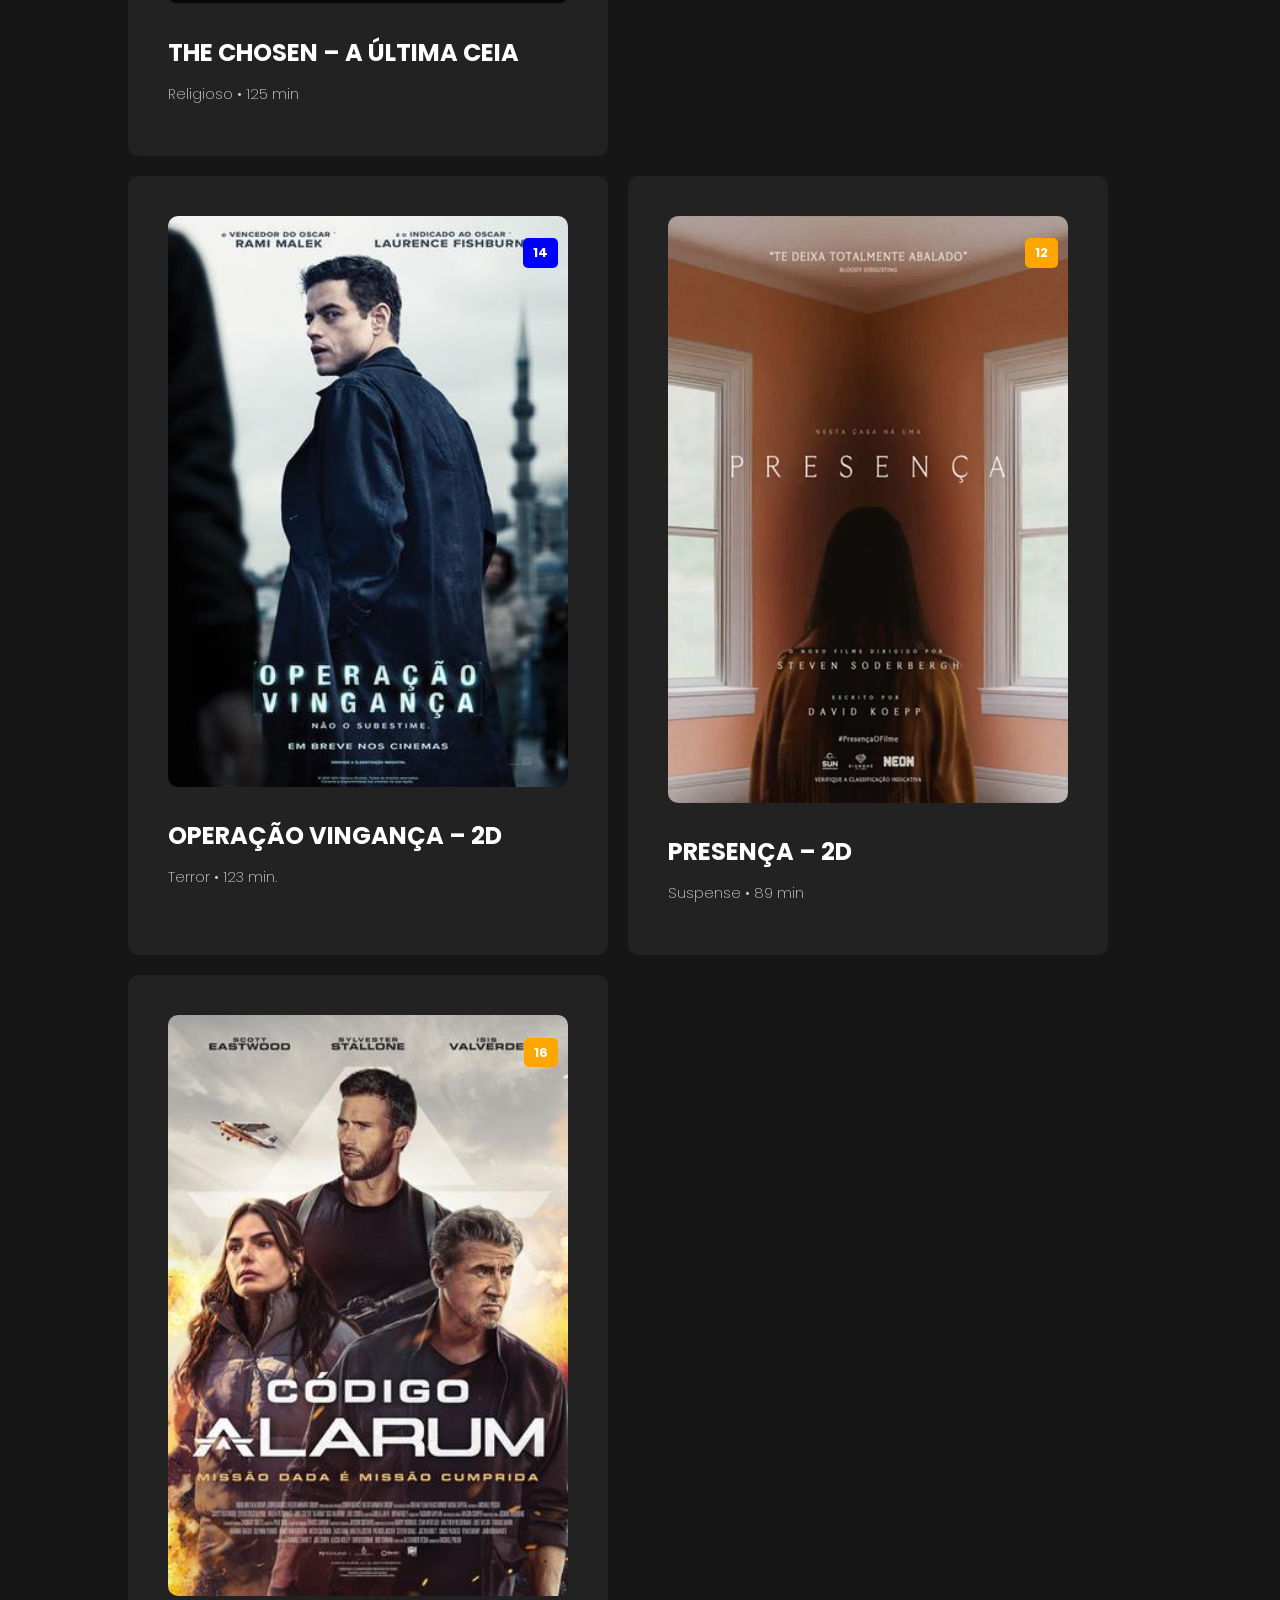
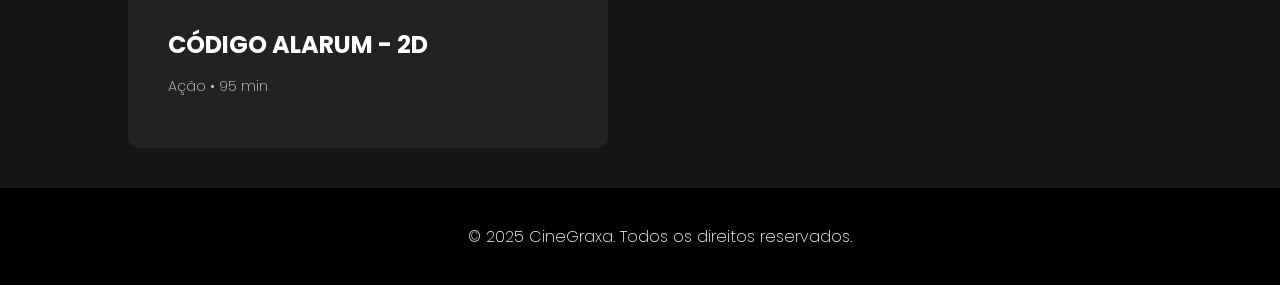
==== commit 326ff266: "index" ====
--- a/index.html
+++ b/index.html
@@ -13,9 +13,7 @@
     <header>
         <nav class="navbar">
             <ul class="nav-links">
-                <li><a href="/index.html" class="selected">Home</a></li>
-                <li><a href="/combos.html">Combos</a></li>
-                <li><a href="/assentos.html">Assentos</a></li>
+                <li><a href="/index.html" class="selected">CineGraxa</a></li>
             </ul>
         </nav>
     </header>
@@ -41,7 +39,7 @@
                     <div class="image-container">
                         <p class="classification-12">12</p>
                         <img src="../assets/img/branca-de-neve.jpeg" alt="Branca de Neve">
-                        <button class="movie-btn watchMovie" data-title="Um Filme Minecraft – 3D"
+                        <button class="movie-btn watchMovie" data-title="Branca de Neve – 2D"
                         onclick="openModal('Branca de Neve', 
                         'Nesta releitura da história atemporal, a encantadora Branca de Neve (Rachel Zegler) é ameaçada e precisa fugir de seu reino. Após percorrer a floresta encantada, ela encontra uma cabana onde vivem os amigáveis Dengoso, Mestre, Dunga, Zangado, Feliz, Soneca e Atchim, com quem ela passa a viver.')"
                         >Assistir</button>
@@ -53,9 +51,9 @@
                     <div class="image-container">
                         <p class="classification-16">16</p>
                         <img src="../assets/img/the-chosen.jpeg" alt="The Chosen - A Última Ceia">
-                        <button class="movie-btn watchMovie" data-title="Um Filme Minecraft – 3D"
-                        onclick="openModal('Branca de Neve', 
-                        'Nesta releitura da história atemporal, a encantadora Branca de Neve (Rachel Zegler) é ameaçada e precisa fugir de seu reino. Após percorrer a floresta encantada, ela encontra uma cabana onde vivem os amigáveis Dengoso, Mestre, Dunga, Zangado, Feliz, Soneca e Atchim, com quem ela passa a viver.')"
+                        <button class="movie-btn watchMovie" data-title="The Chosen - A Última Ceia"
+                        onclick="openModal('The Chosen - A Última Ceia',
+                        'Jesus entra na cidade sagrada como rei, mas encontra a casa de Seu Pai transformada de um lugar de oração em um mercado corrupto. Enquanto o sumo sacerdote judeu trama contra o que seria Messias, Jesus age primeiro—dando uma reviravolta na corrupção religiosa.')"
                         >Assistir</button>
                     </div>
                     <h3>THE CHOSEN – A ÚLTIMA CEIA</h3>
@@ -67,9 +65,9 @@
                     <div class="image-container">
                         <p class="classification-14">14</p>
                         <img src="../assets/img/vinganca.jpeg" alt="Operação Vingança">
-                        <button class="movie-btn watchMovie" data-title="Branca de Neve – 2D"
-                        onclick="openModal('Branca de Neve', 
-                        'Nesta releitura da história atemporal, a encantadora Branca de Neve (Rachel Zegler) é ameaçada e precisa fugir de seu reino. Após percorrer a floresta encantada, ela encontra uma cabana onde vivem os amigáveis Dengoso, Mestre, Dunga, Zangado, Feliz, Soneca e Atchim, com quem ela passa a viver.')"
+                        <button class="movie-btn watchMovie" data-title="Operação Vingança"
+                        onclick="openModal('Operação Vingança',
+                        'Um ex-agente da CIA, que se tornou um mercenário, é forçado a voltar à ação quando sua filha é sequestrada por uma organização criminosa. Ele deve usar suas habilidades de combate e inteligência para resgatá-la e se vingar dos responsáveis.')" 
                         >Assistir</button>
                     </div>
                     <h3>OPERAÇÃO VINGANÇA – 2D</h3>
@@ -79,9 +77,9 @@
                     <div class="image-container">
                         <p class="classification-16">12</p>
                         <img src="../assets/img/presenca.jpeg" alt="Presença">
-                        <button class="movie-btn watchMovie" data-title="The Chosen - A Última Ceia"
-                        onclick="openModal('Branca de Neve', 
-                        'Jesus entra na cidade sagrada como rei, mas encontra a casa de Seu Pai transformada de um lugar de oração em um mercado corrupto. Enquanto o sumo sacerdote judeu trama contra o que seria Messias, Jesus age primeiro—dando uma reviravolta na corrupção religiosa.')"
+                        <button class="movie-btn watchMovie" data-title="Presença"
+                        onclick="openModal('Presença',
+                        'Um grupo de amigos se reúne em uma casa isolada para um fim de semana de diversão, mas logo descobrem que estão sendo perseguidos por uma força sobrenatural. Eles devem lutar para sobreviver enquanto tentam desvendar o mistério por trás da presença maligna que os assombra.')" 
                         >Assistir</button>
                     </div>
                     <h3>PRESENÇA – 2D</h3>
@@ -91,9 +89,9 @@
                     <div class="image-container">
                         <p class="classification-16">16</p>
                         <img src="../assets/img/codigo-alarum.jpeg" alt="Código Alarum">
-                        <button class="movie-btn watchMovie" data-title="Um Filme Minecraft – 3D"
-                        onclick="openModal('Branca de Neve', 
-                        'Nesta releitura da história atemporal, a encantadora Branca de Neve (Rachel Zegler) é ameaçada e precisa fugir de seu reino. Após percorrer a floresta encantada, ela encontra uma cabana onde vivem os amigáveis Dengoso, Mestre, Dunga, Zangado, Feliz, Soneca e Atchim, com quem ela passa a viver.')"
+                        <button class="movie-btn watchMovie" data-title="Código Alarum"
+                        onclick="openModal('Código Alarum',
+                        'Um grupo de hackers se une para desmantelar uma organização criminosa que está manipulando informações e controlando o mundo digital. Eles enfrentam desafios tecnológicos e éticos enquanto tentam expor a verdade e proteger a privacidade das pessoas.')" 
                         >Assistir</button>
                     </div>
                     <h3>CÓDIGO ALARUM - 2D</h3>
@@ -116,7 +114,7 @@
         </div>
       </div>
     <footer>
-        <p>&copy; 2023 CineGraxa. Todos os direitos reservados.</p>       
+        <p>&copy; 2025 CineGraxa. Todos os direitos reservados.</p>       
     <script src="assets/scripts/main.js"></script>
 </body>
 </html>
--- a/assets/css/styles.css
+++ b/assets/css/styles.css
@@ -280,6 +280,20 @@
 .box.occupied {
     background-color: #e50914;
 }
+#buyButton {
+    width: 100%;
+    height: 50%;
+    min-height: 1;
+    background-color: #e50914;
+    color: white;
+    padding: 10px 20px;
+    border: none;
+    border-radius: 5px;
+    font-weight: bold;
+    cursor: pointer;
+    transition: background-color 0.3s ease;
+
+}
 
 .modal {
     display: none;
@@ -340,4 +354,13 @@
   .schedule-btn:focus {
     outline: none;
   }
-  +  
+  footer {
+    background-color: #000;
+    color: #fff;
+    text-align: center;
+    padding: 20px;
+    position: relative;
+    bottom: 0;
+    width: 100%;
+  }
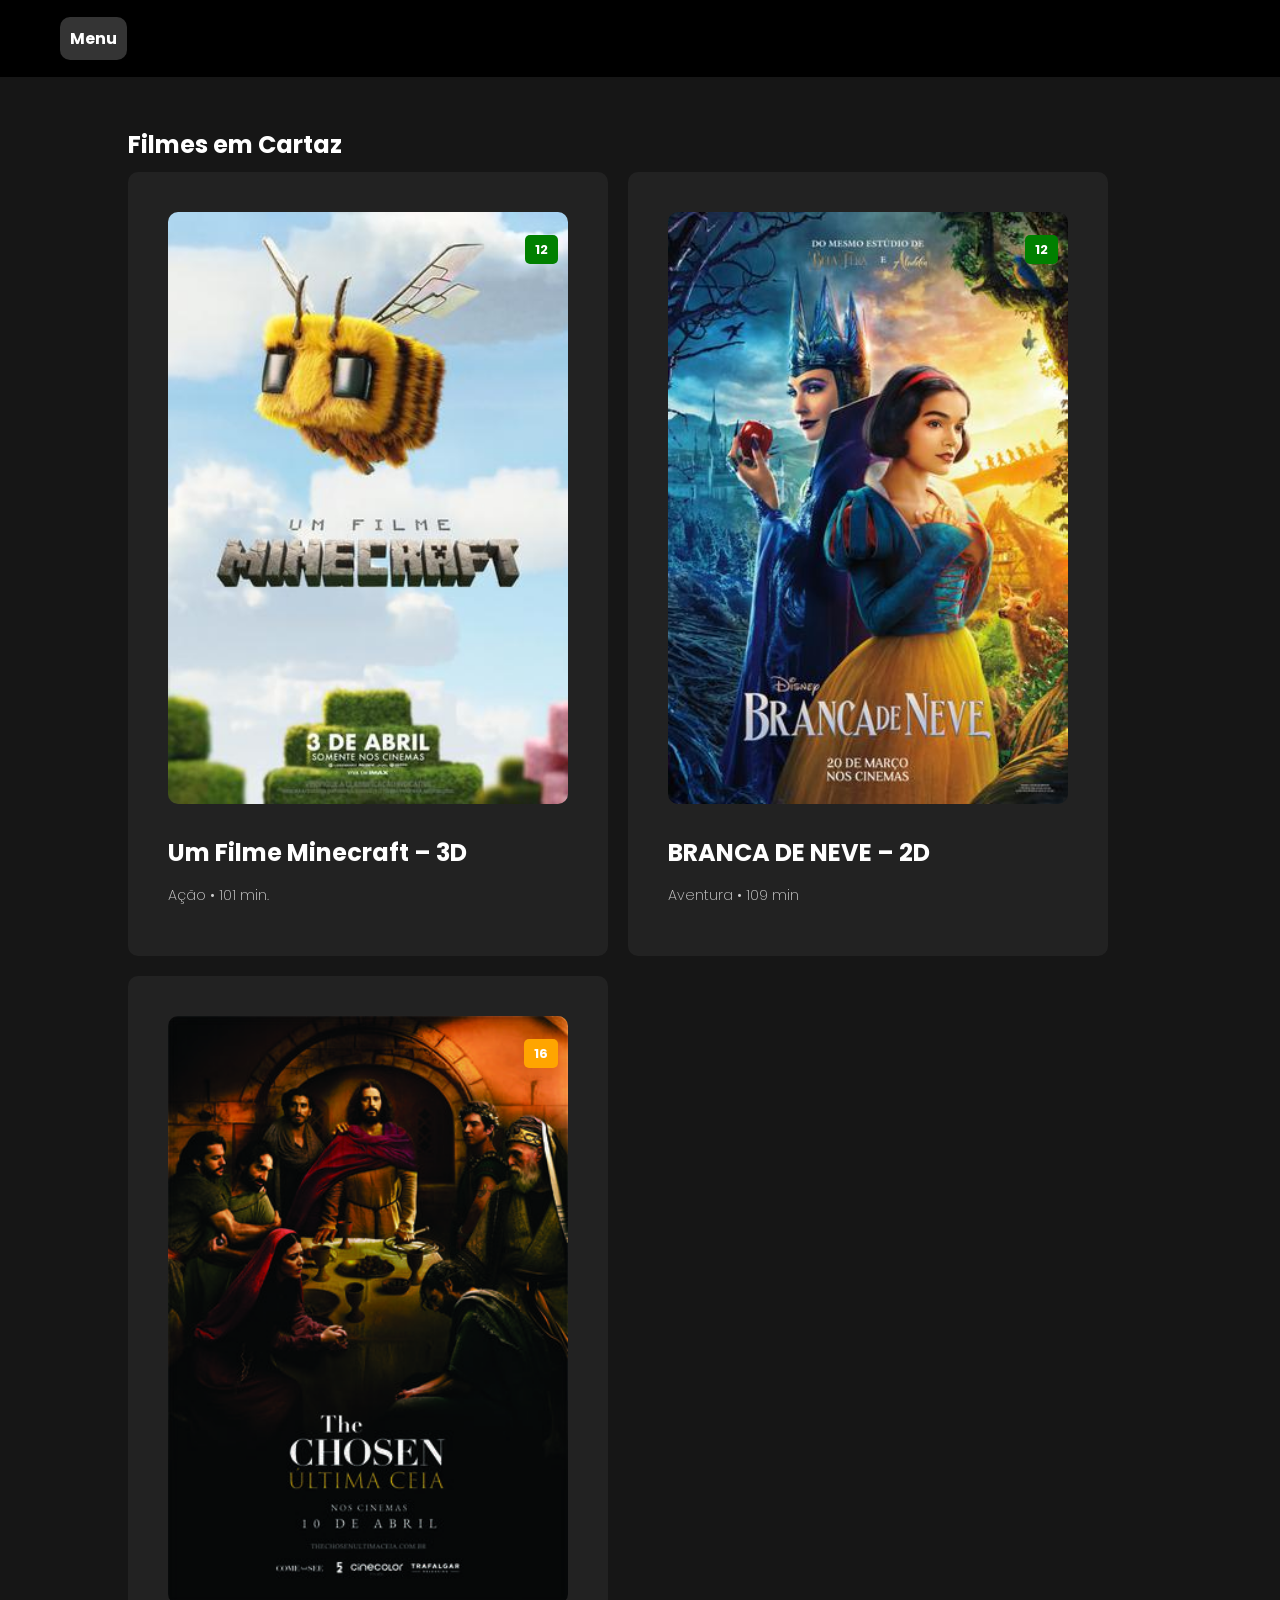
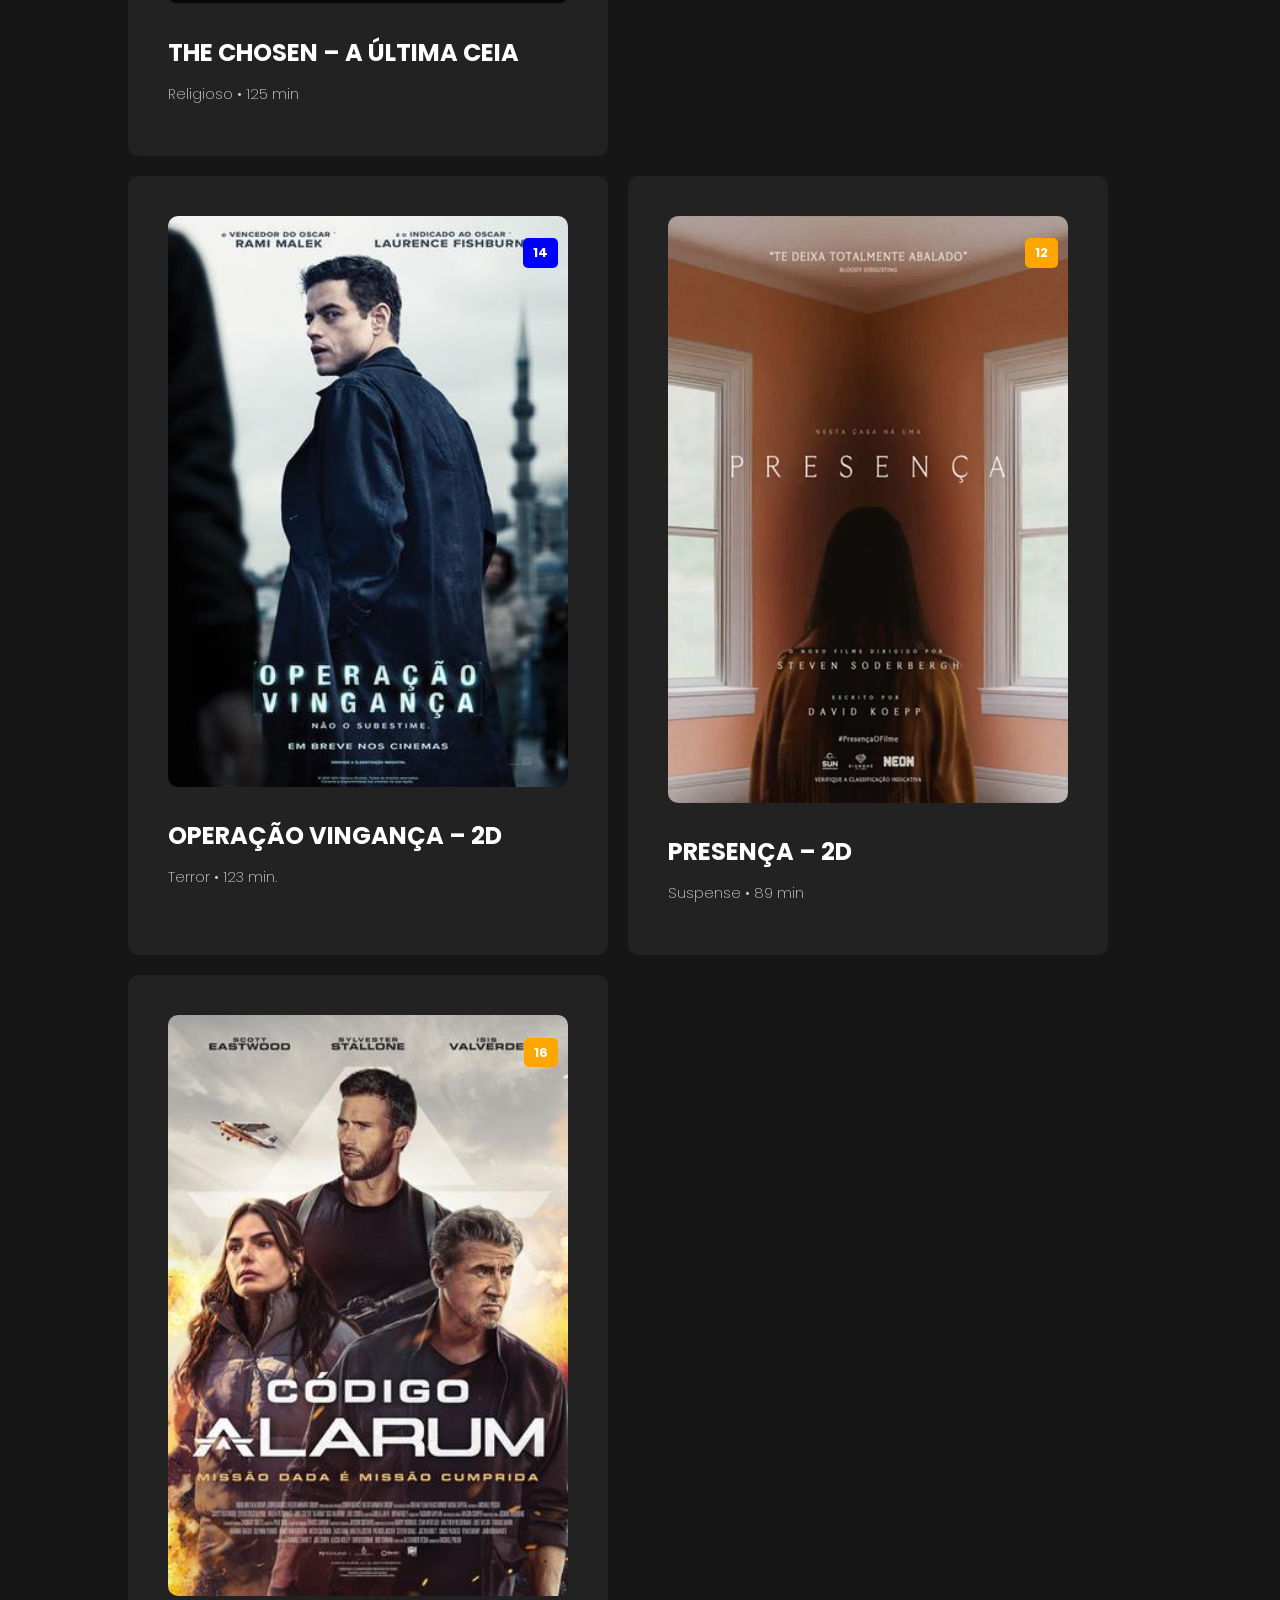
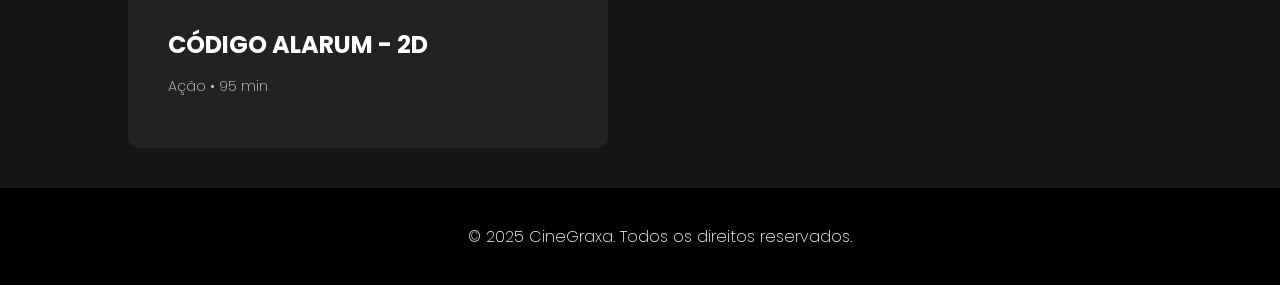
==== commit 8f9947d7: "versao-final" ====
--- a/index.html
+++ b/index.html
@@ -13,7 +13,7 @@
     <header>
         <nav class="navbar">
             <ul class="nav-links">
-                <li><a href="/index.html" class="selected">CineGraxa</a></li>
+                <li><a href="/index.html" class="selected">Menu</a></li>
             </ul>
         </nav>
     </header>
@@ -107,15 +107,16 @@
           <p id="movie-description"></p>
           <div class="schedule">
             <h3>Horários:</h3>
-            <button class="schedule-btn" onclick="goToSeats('8:00 AM', 'Sala A')">8:00 AM - Sala A</button>
-            <button class="schedule-btn" onclick="goToSeats('9:30 AM', 'Sala B')">9:30 AM - Sala B</button>
-            <button class="schedule-btn" onclick="goToSeats('10:30 AM', 'Sala C')">10:30 AM - Sala C</button>
+            <button class="schedule-btn" onclick="selecionarSessao('8:00 AM', 'Sala A')">8:00 AM - Sala A</button>
+            <button class="schedule-btn" onclick="selecionarSessao('9:30 AM', 'Sala B')">9:30 AM - Sala B</button>
+            <button class="schedule-btn" onclick="selecionarSessao('10:30 AM', 'Sala C')">10:30 AM - Sala C</button>
           </div>
         </div>
       </div>
     <footer>
-        <p>&copy; 2025 CineGraxa. Todos os direitos reservados.</p>       
-    <script src="assets/scripts/main.js"></script>
+        <p>&copy; 2025 CineGraxa. Todos os direitos reservados.</p>
+    </footer>
+    <script src="assets/js/scripts.js"></script>
 </body>
 </html>
 
--- a/assets/css/styles.css
+++ b/assets/css/styles.css
@@ -45,6 +45,7 @@
     padding: 10px;
     border-radius: 10px;
 }
+
 .nav-links a:hover {
     color: #fff;
     border-radius: 10px;
@@ -52,8 +53,8 @@
 }
 
 .selected {
-  background-color: #343434 !important;
-  color: white !important;
+    background-color: #343434 !important;
+    color: white !important;
 }
 
 .container {
@@ -100,10 +101,26 @@
     color: #fff;
 }
 
+.combos {
+    display: flex;
+    flex-wrap: wrap;
+    gap: 20px;
+    padding-bottom: 20px;
+}
+
+.combo {
+    background-color: #222;
+    border-radius: 10px;
+    padding: 40px;
+    width: 400px;
+    text-align: center;
+    color: #fff;
+}
+
 .image-container {
     position: relative;
     width: 100%;
-   
+
 }
 
 .image-container img {
@@ -193,8 +210,6 @@
     text-align: left;
 }
 
-/* Assentos */
-
 .screen {
     background-color: #ccc;
     height: 40px;
@@ -207,7 +222,7 @@
     font-weight: bold;
 }
 
-.seats-container {
+.assentos-container {
     display: grid;
     grid-template-columns: repeat(10, 40px);
     gap: 10px;
@@ -280,31 +295,42 @@
 .box.occupied {
     background-color: #e50914;
 }
-#buyButton {
-    width: 100%;
-    height: 50%;
-    min-height: 1;
-    background-color: #e50914;
-    color: white;
-    padding: 10px 20px;
+
+#confirmButton {
+    background-color: #e50914;
+    color: white;
+    padding: 15px 30px;
     border: none;
-    border-radius: 5px;
-    font-weight: bold;
-    cursor: pointer;
+    border-radius: 8px;
+    font-weight: bold;
+    font-size: 1.1em;
+    cursor: pointer;
+    display: block;
+    margin: 30px auto 0 auto;
+    max-width: 300px;
+    text-align: center;
     transition: background-color 0.3s ease;
-
-}
+}
+
+#confirmButton:hover {
+    background-color: #c40812;
+}
+
+
+
 
 .modal {
     display: none;
     position: fixed;
     z-index: 999;
-    left: 0; top: 0;
-    width: 100%; height: 100%;
+    left: 0;
+    top: 0;
+    width: 100%;
+    height: 100%;
     background-color: rgba(0, 0, 0, 0.8);
-  }
-  
-  .modal-content {
+}
+
+.modal-content {
     background-color: #222;
     color: white;
     margin: 10% auto;
@@ -313,13 +339,13 @@
     max-width: 500px;
     border-radius: 10px;
     position: relative;
-  }
-  
-  .modal-content h2 {
+}
+
+.modal-content h2 {
     margin-top: 0;
-  }
-  
-  .close {
+}
+
+.close {
     position: absolute;
     top: 15px;
     right: 20px;
@@ -327,13 +353,13 @@
     font-size: 28px;
     font-weight: bold;
     cursor: pointer;
-  }
-  
-  .schedule {
+}
+
+.schedule {
     margin-top: 20px;
-  }
-  
-  .schedule-btn {
+}
+
+.schedule-btn {
     background-color: #e50914;
     color: white;
     padding: 10px 20px;
@@ -345,17 +371,17 @@
     transition: background-color 0.3s ease;
     width: 100%;
     text-align: left;
-  }
-  
-  .schedule-btn:hover {
+}
+
+.schedule-btn:hover {
     background-color: #c40611;
-  }
-  
-  .schedule-btn:focus {
+}
+
+.schedule-btn:focus {
     outline: none;
-  }
-  
-  footer {
+}
+
+footer {
     background-color: #000;
     color: #fff;
     text-align: center;
@@ -363,4 +389,63 @@
     position: relative;
     bottom: 0;
     width: 100%;
-  }+}
+
+.combo p {
+    font-size: 1em;
+    line-height: 1.5em;
+    text-align: left;
+    line-height: 1.5em;
+    text-align: left;
+}
+
+.price {
+    font-size: 1.2em;
+    font-weight: bold;
+    color: #e50914;
+    margin-top: 10px;
+    text-align: center;
+}
+.combo-btn {
+    background-color: #e50914;
+    color: white;
+    padding: 15px 30px;
+    border: none;
+    border-radius: 8px;
+    font-weight: bold;
+    font-size: 1.1em;
+    cursor: pointer;
+    display: block;
+    margin: 30px auto 0 auto;
+    max-width: 300px;
+    text-align: center;
+    transition: background-color 0.3s ease;
+}
+
+.combo-btn:hover {
+    background-color: #c40611;
+}
+
+.combo-btn:focus {
+    outline: none;
+}
+
+#buyButton {
+    background-color: #e50914;
+    color: white;
+    padding: 15px 30px;
+    border: none;
+    border-radius: 8px;
+    font-weight: bold;
+    font-size: 1.1em;
+    cursor: pointer;
+    display: block;
+    margin: 30px auto 0 auto;
+    max-width: 300px;
+    text-align: center;
+    transition: background-color 0.3s ease;
+}
+
+#buyButton:hover {
+    background-color: #c40812;
+}
